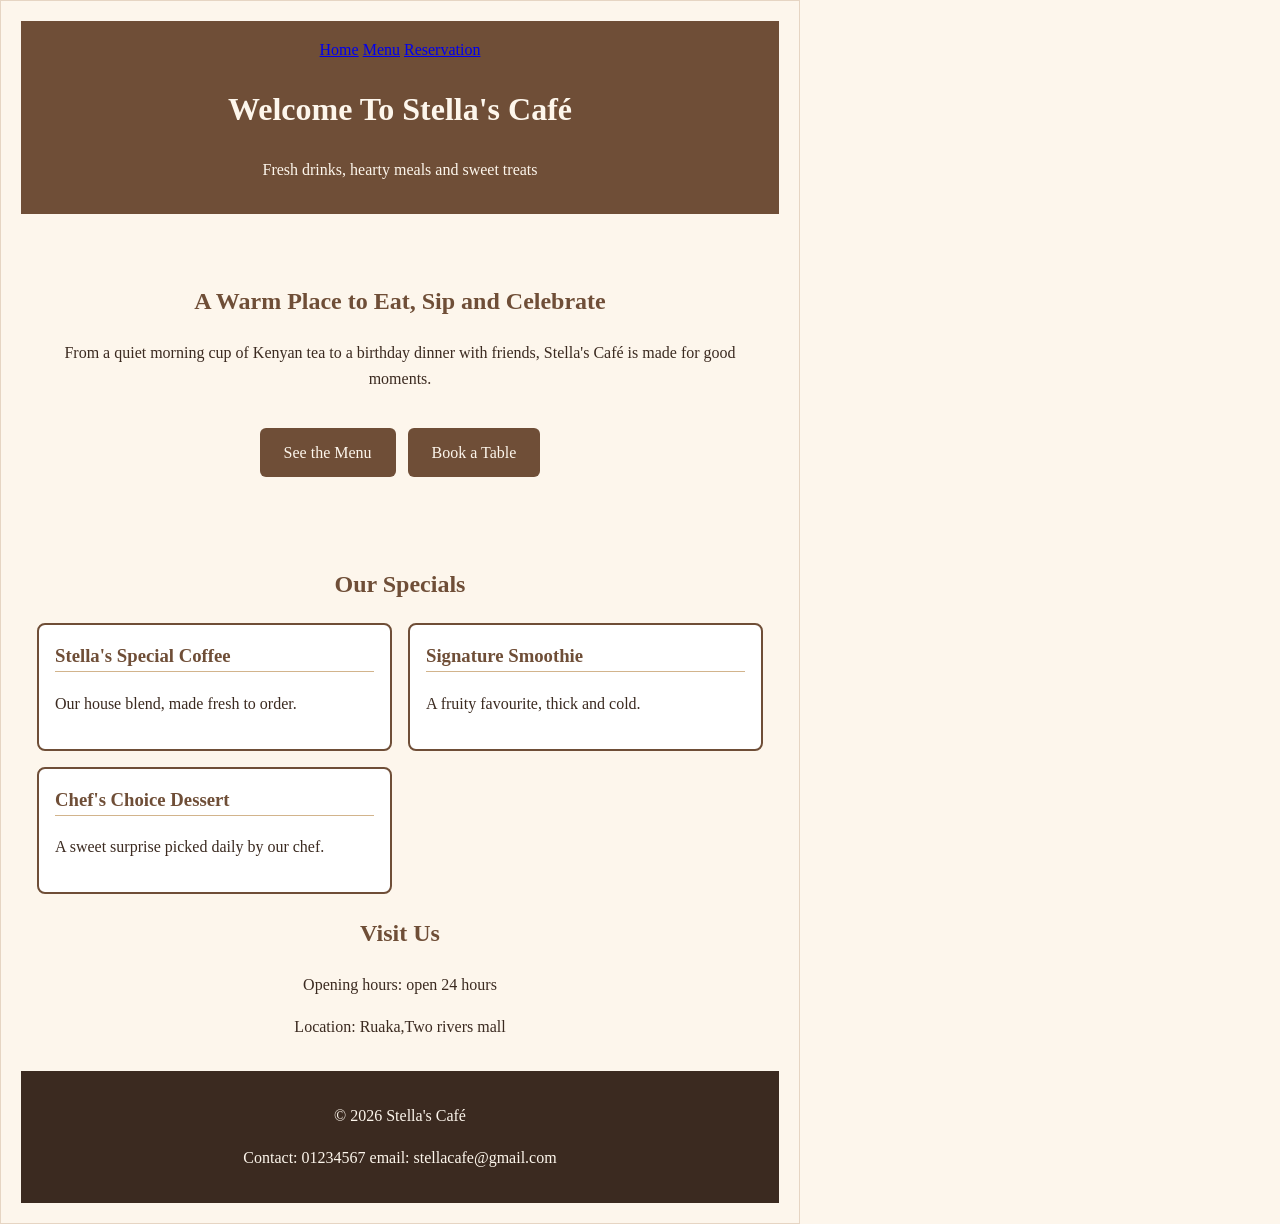
==== MY FIRST WEB/index.html @ d96f619d "Update reservation form and menu pages Co-authored-by: Copilot <223556219+Copilot@users.noreply.gith" ====
<!DOCTYPE html>
<html lang="en">
<head>
    <meta charset="UTF-8">
    <meta name = "viewport" content ="width=device-width,initial-scale=1.0">
    <title>Café Menu</title>
    <link rel = 'stylesheet' href ='menu.css'>
</head>
<body>
    <header class="site-header">
        <nav>
          <a href ="index.html">Home</a>
          <a href = "menu.html">Menu</a>
          <a href ="reservation.html">Reservation</a>
        </nav>
        <h1> Welcome To Stella's Café</h1>
        <p class="tagline">Fresh drinks, hearty meals and sweet treats</p>
    </header>

    <main>
        <section class="hero">
            <h2>A Warm Place to Eat, Sip and Celebrate</h2>
            <p>From a quiet morning cup of Kenyan tea to a birthday dinner
               with friends, Stella's Café is made for good moments.</p>
            <div class="cta">
                <a class="button" href="menu.html">See the Menu</a>
                <a class="button" href="reservation.html">Book a Table</a>
            </div>
        </section>

        <section>
            <h2>Our Specials</h2>
            <div class="menu-grid">
                <article class="menu-card special">
                    <h3>Stella's Special Coffee</h3>
                    <p>Our house blend, made fresh to order.</p>
                </article>
                <article class="menu-card special">
                    <h3>Signature Smoothie</h3>
                    <p>A fruity favourite, thick and cold.</p>
                </article>
                <article class="menu-card special">
                    <h3>Chef's Choice Dessert</h3>
                    <p>A sweet surprise picked daily by our chef.</p>
                </article>
            </div>
        </section>

        <section class="info">
            <h2>Visit Us</h2>
            <p>Opening hours: open 24 hours</p>
            <p>Location: Ruaka,Two rivers mall</p>
        </section>
    </main>

    <footer class="site-footer">
        <p>&copy; 2026 Stella's Café</p>
        <p>Contact: 01234567 email: stellacafe@gmail.com</p>
    </footer>

</body>
</html>
    </header>
---- MY FIRST WEB/menu.css ----
:root {
    --cream: #fdf6ec;
    --coffee: #6f4e37;
    --tan: #d2b48c;
    --espresso: #3b2a20;
}


* {
    box-sizing: border-box;
}

fieldset legend {
    font-weight: bold;
    font-size: 1.2em;
    border: 1px solid #E6D5C3;
    border-radius: 6px;
    background-color: white;
    padding: 0 10px;
    color: #6F4E37;
}
fieldset
{background-color: white;
    border: 1px solid #E6D5C3;
    border-radius: 8px;
    padding:16px;
    margin-bottom: 20px;
}

body {
    background-color:var(--cream);
    color: var(--espresso);
    border: 1px solid #E6D5C3;
    font-size: 16px;
    line-height: 1.6;
    padding: 20px;
    max-width: 800px;
    margin: 0;
   font-family:Georgia, 'Times New Roman', Times, serif;
}

.site-header{
    background-color: var(--coffee);
    color: var(--cream);
    text-align: center;
    padding: 1rem;
}
.main-nav a{
    color:var(--cream);
    text-decoration: underline;
    padding:0.5rem o.75rem;
}
.main-nav a:hover{
    text-decoration: underline;
}
main{
    max-width: 1100px;
    margin:0 auto;
    padding:1rem;

}
h2{
    color:var(--coffee);
    text-align: center;
}
.menu-grid{
    display: grid;
    grid-template-columns: repeat(auto-fit,minmax(240px,1fr));
    gap:1rem;
}
.menu-card{
    background-color: #fff;
    border:2px solid var(--tan);
    border-radius: 8px;
    padding:1rem;

}
.menu-card h3{
    color:var(--coffee);
    margin-top: 0;
    border-bottom: 1px solid var(--tan);
}
.menu-card h4{
    margin-bottom: 0.25rem;
}
menu-card ul {
    margin-top: 0;
    padding-left: 1.2rem;
}

.special {
    border-color: var(--coffee);
}

/* Button */
.cta {
    text-align: center;
    margin: 2rem 0;
    color:blue;
}
.cta a:hover{
    text-decoration: underline;
}
.button {
    display: inline-block;
    background-color: var(--coffee);
    color: var(--cream);
    padding: 0.75rem 1.5rem;
    border-radius: 6px;
    text-decoration: none;
}

.button:hover {
    background-color: var(--espresso);
}

/* Footer */
.site-footer {
    background-color: var(--espresso);
    color: var(--cream);
    text-align: center;
    padding: 1rem;
}

/* Home page */
.hero {
    text-align: center;
    padding: 2rem 1rem;
}

.cta .button {
    margin: 0.25rem;
}

.info {
    text-align: center;
}

/* Reservation form */
form {
    max-width: 700px;
    margin: 0 auto;
}

fieldset {
    background-color: #fff;
    border: 2px solid var(--tan);
    border-radius: 8px;
    padding: 1rem;
    margin-bottom: 1rem;
}

legend {
    color: var(--coffee);
    font-weight: bold;
    padding: 0 0.5rem;
}

.field {
    margin-bottom: 1rem;
}

.field label {
    display: block;
    margin-bottom: 0.25rem;
}

input[type="text"],
input[type="tel"],
input[type="email"],
input[type="number"],
input[type="datetime-local"],
select,
textarea {
    width: 100%;
    padding: 0.6rem;
    border: 1px solid var(--tan);
    border-radius: 6px;
    font: inherit;
}

input:focus,
select:focus,
textarea:focus {
    outline: 2px solid var(--coffee);
}

.option {
    margin-bottom: 0.5rem;
}

button {
    background-color: var(--coffee);
    color: var(--cream);
    border: none;
    padding: 0.75rem 1.5rem;
    border-radius: 6px;
    font: inherit;
    cursor: pointer;
}

button:hover {
    background-color: var(--espresso);
}

button[type="reset"] {
    background-color: var(--tan);
    color: var(--espresso);
}
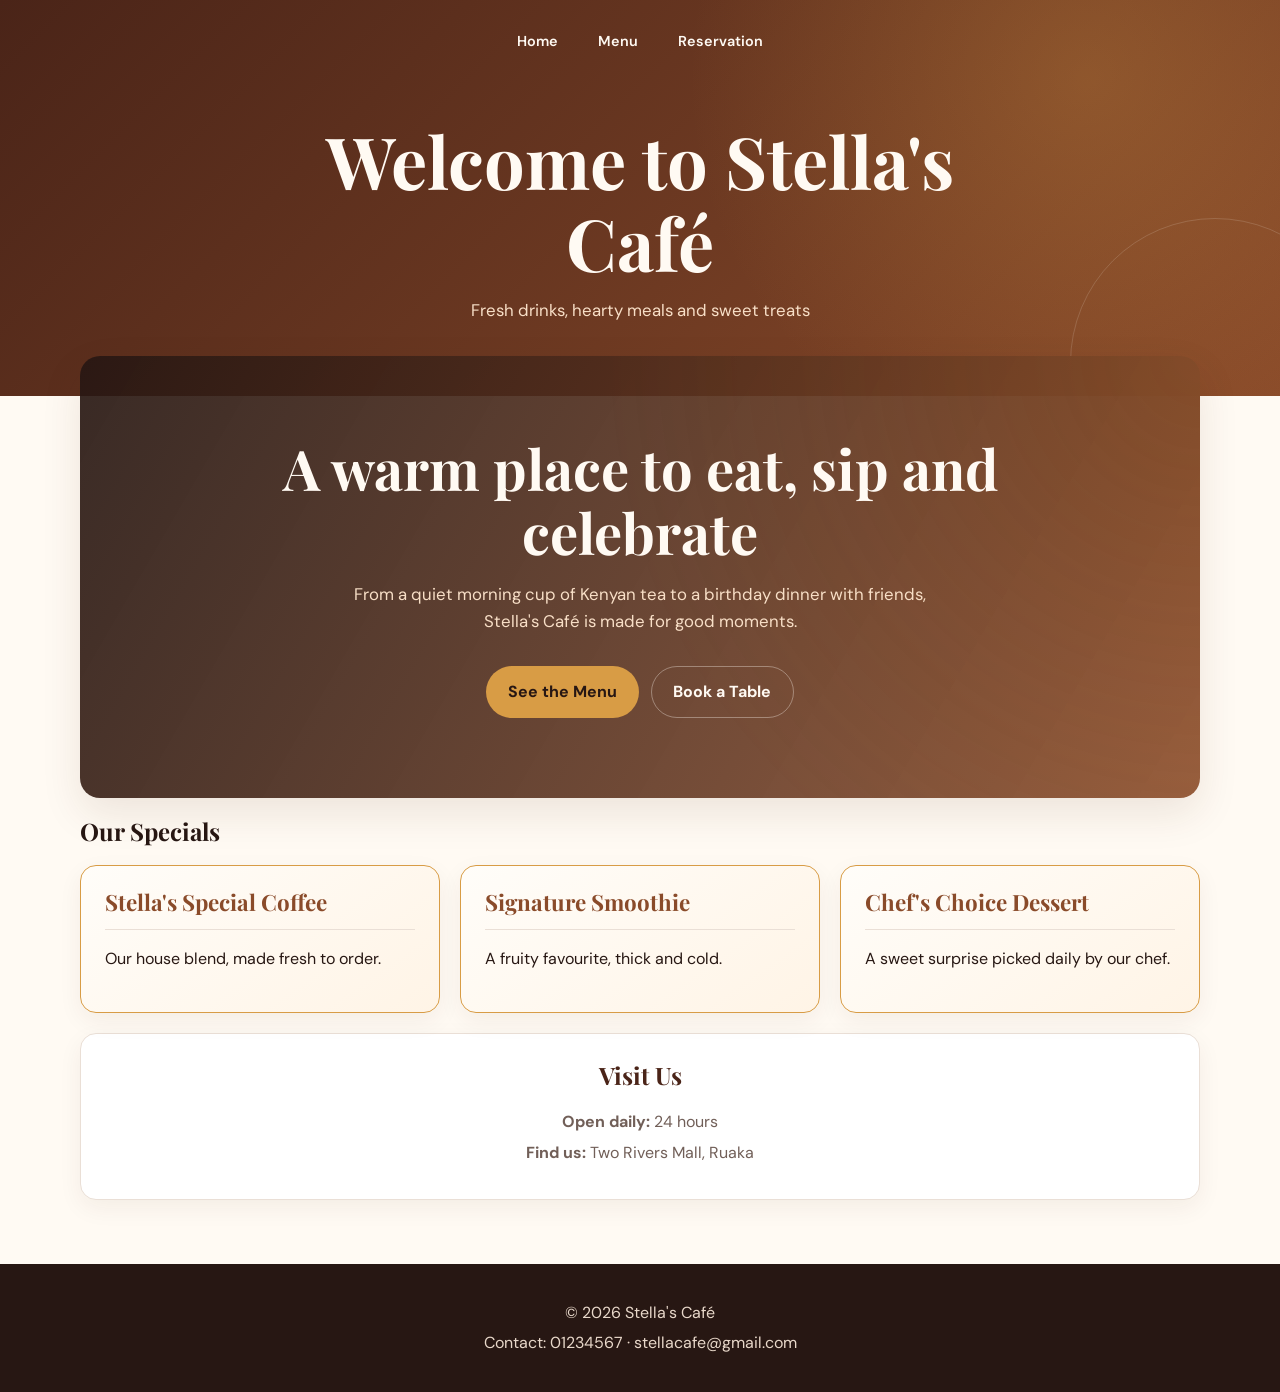
==== commit b2eea1c6: "made changes to the css of the folder" ====
--- a/MY FIRST WEB/index.html
+++ b/MY FIRST WEB/index.html
@@ -3,23 +3,23 @@
 <head>
     <meta charset="UTF-8">
     <meta name = "viewport" content ="width=device-width,initial-scale=1.0">
-    <title>Café Menu</title>
-    <link rel = 'stylesheet' href ='menu.css'>
+    <title>Stella's Café | Good food, good moments</title>
+    <link rel="stylesheet" href="menu.css">
 </head>
 <body>
     <header class="site-header">
-        <nav>
-          <a href ="index.html">Home</a>
-          <a href = "menu.html">Menu</a>
-          <a href ="reservation.html">Reservation</a>
+        <nav aria-label="Main navigation">
+          <a href="index.html">Home</a>
+          <a href="menu.html">Menu</a>
+          <a href="reservation.html">Reservation</a>
         </nav>
-        <h1> Welcome To Stella's Café</h1>
+        <h1>Welcome to Stella's Café</h1>
         <p class="tagline">Fresh drinks, hearty meals and sweet treats</p>
     </header>
 
     <main>
         <section class="hero">
-            <h2>A Warm Place to Eat, Sip and Celebrate</h2>
+            <h2>A warm place to eat, sip and celebrate</h2>
             <p>From a quiet morning cup of Kenyan tea to a birthday dinner
                with friends, Stella's Café is made for good moments.</p>
             <div class="cta">
@@ -48,19 +48,16 @@
 
         <section class="info">
             <h2>Visit Us</h2>
-            <p>Opening hours: open 24 hours</p>
-            <p>Location: Ruaka,Two rivers mall</p>
+            <p><strong>Open daily:</strong> 24 hours</p>
+            <p><strong>Find us:</strong> Two Rivers Mall, Ruaka</p>
         </section>
     </main>
 
     <footer class="site-footer">
         <p>&copy; 2026 Stella's Café</p>
-        <p>Contact: 01234567 email: stellacafe@gmail.com</p>
+        <p>Contact: 01234567 · stellacafe@gmail.com</p>
     </footer>
 
 </body>
 </html>
-    </header>
-    
-    
 
--- a/MY FIRST WEB/menu.css
+++ b/MY FIRST WEB/menu.css
@@ -1,209 +1,403 @@
+@import url('https://fonts.googleapis.com/css2?family=DM+Sans:wght@400;500;600;700&family=Playfair+Display:wght@600;700&display=swap');
+
 :root {
-    --cream: #fdf6ec;
-    --coffee: #6f4e37;
-    --tan: #d2b48c;
-    --espresso: #3b2a20;
-}
-
+    --cream: #fffaf3;
+    --surface: #ffffff;
+    --coffee: #8a4b2a;
+    --coffee-dark: #4a2418;
+    --espresso: #271713;
+    --muted: #715f58;
+    --tan: #e7cdb5;
+    --gold: #d89c45;
+    --line: #eadfd6;
+    --shadow: 0 16px 40px rgba(74, 36, 24, 0.1);
+}
 
 * {
     box-sizing: border-box;
 }
 
-fieldset legend {
-    font-weight: bold;
-    font-size: 1.2em;
-    border: 1px solid #E6D5C3;
-    border-radius: 6px;
-    background-color: white;
-    padding: 0 10px;
-    color: #6F4E37;
-}
-fieldset
-{background-color: white;
-    border: 1px solid #E6D5C3;
-    border-radius: 8px;
-    padding:16px;
-    margin-bottom: 20px;
+html {
+    scroll-behavior: smooth;
 }
 
 body {
-    background-color:var(--cream);
+    min-width: 320px;
+    margin: 0;
+    background: var(--cream);
     color: var(--espresso);
-    border: 1px solid #E6D5C3;
+    font-family: 'DM Sans', Arial, sans-serif;
     font-size: 16px;
     line-height: 1.6;
-    padding: 20px;
-    max-width: 800px;
+}
+
+.site-header {
+    position: relative;
+    overflow: hidden;
+    padding: 1.25rem 1.25rem 4.5rem;
+    background:
+        radial-gradient(circle at 85% 20%, rgba(216, 156, 69, 0.25), transparent 25rem),
+        linear-gradient(135deg, var(--coffee-dark), var(--coffee));
+    color: var(--cream);
+    text-align: center;
+}
+
+.site-header::after {
+    position: absolute;
+    right: -5rem;
+    bottom: -7rem;
+    width: 18rem;
+    height: 18rem;
+    border: 1px solid rgba(255, 250, 243, 0.15);
+    border-radius: 50%;
+    content: '';
+}
+
+.main-nav,
+.site-header nav {
+    position: relative;
+    z-index: 1;
+    display: flex;
+    justify-content: center;
+    flex-wrap: wrap;
+    gap: 0.35rem;
+    margin-bottom: 3.5rem;
+}
+
+.main-nav a,
+.site-header nav a {
+    padding: 0.55rem 1rem;
+    border: 1px solid transparent;
+    border-radius: 999px;
+    color: var(--cream);
+    font-size: 0.9rem;
+    font-weight: 600;
+    text-decoration: none;
+    transition: background 180ms ease, border-color 180ms ease, transform 180ms ease;
+}
+
+.main-nav a:hover,
+.site-header nav a:hover,
+.main-nav a:focus-visible,
+.site-header nav a:focus-visible {
+    border-color: rgba(255, 250, 243, 0.35);
+    background: rgba(255, 250, 243, 0.12);
+    transform: translateY(-1px);
+}
+
+h1,
+h2,
+h3 {
+    font-family: 'Playfair Display', Georgia, serif;
+    line-height: 1.15;
+}
+
+.site-header h1 {
+    position: relative;
+    z-index: 1;
+    max-width: 720px;
+    margin: 0 auto 0.8rem;
+    color: var(--cream);
+    font-size: clamp(2.4rem, 6vw, 4.5rem);
+}
+
+.tagline {
+    position: relative;
+    z-index: 1;
+    max-width: 600px;
+    margin: 0 auto;
+    color: #f8dfc7;
+    font-size: 1.05rem;
+}
+
+main {
+    width: min(1120px, calc(100% - 2rem));
+    margin: -2.5rem auto 0;
+    padding: 0 0 4rem;
+}
+
+main > h2 {
+    margin: 4rem 0 1.75rem;
+    color: var(--coffee-dark);
+    font-size: clamp(2rem, 4vw, 2.8rem);
+    text-align: center;
+}
+
+.hero {
+    position: relative;
+    overflow: hidden;
+    padding: clamp(2.5rem, 7vw, 5rem) 1.5rem;
+    border-radius: 1.25rem;
+    background:
+        linear-gradient(120deg, rgba(39, 23, 19, 0.92), rgba(138, 75, 42, 0.88)),
+        radial-gradient(circle at top right, var(--gold), transparent 50%);
+    box-shadow: var(--shadow);
+    color: var(--cream);
+    text-align: center;
+}
+
+.hero h2 {
+    max-width: 720px;
+    margin: 0 auto 1rem;
+    color: var(--cream);
+    font-size: clamp(2rem, 5vw, 3.5rem);
+}
+
+.hero p {
+    max-width: 620px;
+    margin: 0 auto;
+    color: #f8dfc7;
+    font-size: 1.05rem;
+}
+
+.cta {
+    display: flex;
+    justify-content: center;
+    flex-wrap: wrap;
+    gap: 0.75rem;
+    margin: 2rem 0 0;
+}
+
+.button,
+button {
+    display: inline-flex;
+    justify-content: center;
+    align-items: center;
+    min-height: 3rem;
+    padding: 0.75rem 1.35rem;
+    border: 0;
+    border-radius: 999px;
+    background: var(--coffee);
+    color: var(--cream);
+    font: inherit;
+    font-weight: 700;
+    text-decoration: none;
+    cursor: pointer;
+    transition: background 180ms ease, box-shadow 180ms ease, transform 180ms ease;
+}
+
+.hero .button:first-child,
+.button:hover,
+button:hover {
+    background: var(--gold);
+    color: var(--espresso);
+}
+
+.hero .button:last-child {
+    border: 1px solid rgba(255, 250, 243, 0.35);
+    background: transparent;
+}
+
+.button:hover,
+button:hover {
+    box-shadow: 0 8px 18px rgba(74, 36, 24, 0.18);
+    transform: translateY(-2px);
+}
+
+.menu-grid {
+    display: grid;
+    grid-template-columns: repeat(auto-fit, minmax(245px, 1fr));
+    gap: 1.25rem;
+}
+
+.menu-card,
+.info,
+form {
+    border: 1px solid var(--line);
+    border-radius: 1rem;
+    background: var(--surface);
+    box-shadow: 0 8px 24px rgba(74, 36, 24, 0.06);
+}
+
+.menu-card {
+    position: relative;
+    padding: 1.5rem;
+    transition: box-shadow 180ms ease, transform 180ms ease;
+}
+
+.menu-card:hover {
+    box-shadow: var(--shadow);
+    transform: translateY(-4px);
+}
+
+.menu-card h3 {
+    margin: 0 0 1rem;
+    padding-bottom: 0.8rem;
+    border-bottom: 1px solid var(--line);
+    color: var(--coffee);
+    font-size: 1.4rem;
+}
+
+.menu-card h4 {
+    margin: 1rem 0 0.25rem;
+    color: var(--coffee-dark);
+    font-size: 0.85rem;
+    letter-spacing: 0.08em;
+    text-transform: uppercase;
+}
+
+.menu-card ul {
     margin: 0;
-   font-family:Georgia, 'Times New Roman', Times, serif;
-}
-
-.site-header{
-    background-color: var(--coffee);
-    color: var(--cream);
-    text-align: center;
-    padding: 1rem;
-}
-.main-nav a{
-    color:var(--cream);
-    text-decoration: underline;
-    padding:0.5rem o.75rem;
-}
-.main-nav a:hover{
-    text-decoration: underline;
-}
-main{
-    max-width: 1100px;
-    margin:0 auto;
-    padding:1rem;
-
-}
-h2{
-    color:var(--coffee);
-    text-align: center;
-}
-.menu-grid{
-    display: grid;
-    grid-template-columns: repeat(auto-fit,minmax(240px,1fr));
-    gap:1rem;
-}
-.menu-card{
-    background-color: #fff;
-    border:2px solid var(--tan);
-    border-radius: 8px;
-    padding:1rem;
-
-}
-.menu-card h3{
-    color:var(--coffee);
+    padding-left: 1.2rem;
+    color: var(--muted);
+}
+
+.menu-card li::marker {
+    color: var(--gold);
+}
+
+.menu-card.special {
+    border-color: var(--gold);
+    background: linear-gradient(145deg, #fffdf9, #fff4e6);
+}
+
+.info {
+    margin-top: 1.25rem;
+    padding: 1.75rem;
+    text-align: center;
+}
+
+.info h2 {
     margin-top: 0;
-    border-bottom: 1px solid var(--tan);
-}
-.menu-card h4{
-    margin-bottom: 0.25rem;
-}
-menu-card ul {
-    margin-top: 0;
-    padding-left: 1.2rem;
-}
-
-.special {
-    border-color: var(--coffee);
-}
-
-/* Button */
-.cta {
-    text-align: center;
-    margin: 2rem 0;
-    color:blue;
-}
-.cta a:hover{
-    text-decoration: underline;
-}
-.button {
-    display: inline-block;
-    background-color: var(--coffee);
-    color: var(--cream);
-    padding: 0.75rem 1.5rem;
-    border-radius: 6px;
-    text-decoration: none;
-}
-
-.button:hover {
-    background-color: var(--espresso);
-}
-
-/* Footer */
-.site-footer {
-    background-color: var(--espresso);
-    color: var(--cream);
-    text-align: center;
-    padding: 1rem;
-}
-
-/* Home page */
-.hero {
-    text-align: center;
-    padding: 2rem 1rem;
-}
-
-.cta .button {
-    margin: 0.25rem;
-}
-
-.info {
-    text-align: center;
-}
-
-/* Reservation form */
+    color: var(--coffee-dark);
+}
+
+.info p {
+    margin: 0.35rem;
+    color: var(--muted);
+}
+
 form {
-    max-width: 700px;
+    max-width: 780px;
     margin: 0 auto;
+    padding: clamp(1.25rem, 4vw, 2rem);
+}
+
+form > h2 {
+    margin: 0 0 1.5rem;
+    color: var(--coffee-dark);
+    font-size: clamp(1.8rem, 4vw, 2.5rem);
+    text-align: center;
 }
 
 fieldset {
-    background-color: #fff;
-    border: 2px solid var(--tan);
-    border-radius: 8px;
-    padding: 1rem;
-    margin-bottom: 1rem;
+    margin: 0 0 1rem;
+    padding: 1.25rem;
+    border: 1px solid var(--line);
+    border-radius: 0.75rem;
+    background: #fffdfb;
+}
+
+fieldset fieldset {
+    margin-top: 1rem;
+    background: var(--cream);
 }
 
 legend {
+    padding: 0 0.5rem;
     color: var(--coffee);
-    font-weight: bold;
-    padding: 0 0.5rem;
-}
-
-.field {
-    margin-bottom: 1rem;
-}
-
-.field label {
-    display: block;
-    margin-bottom: 0.25rem;
-}
-
-input[type="text"],
-input[type="tel"],
-input[type="email"],
-input[type="number"],
-input[type="datetime-local"],
+    font-family: 'Playfair Display', Georgia, serif;
+    font-size: 1.1rem;
+    font-weight: 700;
+}
+
+.form-label {
+    margin: 0.75rem 0 0.3rem;
+}
+
+label {
+    color: var(--coffee-dark);
+    font-weight: 600;
+}
+
+input[type='text'],
+input[type='tel'],
+input[type='email'],
+input[type='number'],
+input[type='datetime-local'],
 select,
 textarea {
     width: 100%;
-    padding: 0.6rem;
+    padding: 0.75rem 0.85rem;
     border: 1px solid var(--tan);
-    border-radius: 6px;
+    border-radius: 0.55rem;
+    background: var(--surface);
+    color: var(--espresso);
     font: inherit;
+}
+
+textarea {
+    min-height: 6rem;
+    resize: vertical;
 }
 
 input:focus,
 select:focus,
 textarea:focus {
-    outline: 2px solid var(--coffee);
-}
-
-.option {
-    margin-bottom: 0.5rem;
-}
-
-button {
-    background-color: var(--coffee);
-    color: var(--cream);
-    border: none;
-    padding: 0.75rem 1.5rem;
-    border-radius: 6px;
-    font: inherit;
-    cursor: pointer;
-}
-
-button:hover {
-    background-color: var(--espresso);
-}
-
-button[type="reset"] {
-    background-color: var(--tan);
-    color: var(--espresso);
-}+    outline: 3px solid rgba(216, 156, 69, 0.28);
+    border-color: var(--coffee);
+}
+
+input[type='radio'] {
+    accent-color: var(--coffee);
+}
+
+button[type='reset'] {
+    margin-left: 0.5rem;
+    background: #eadfd6;
+    color: var(--coffee-dark);
+}
+
+button[type='reset']:hover {
+    background: var(--tan);
+}
+
+form > button {
+    margin-top: 0.5rem;
+}
+
+.site-footer {
+    padding: 2rem 1rem;
+    background: var(--espresso);
+    color: #e8d8ca;
+    text-align: center;
+}
+
+.site-footer p {
+    margin: 0.25rem;
+}
+
+@media (max-width: 600px) {
+    .site-header {
+        padding-bottom: 3.5rem;
+    }
+
+    .main-nav,
+    .site-header nav {
+        margin-bottom: 2.5rem;
+    }
+
+    main {
+        width: min(100% - 1rem, 1120px);
+    }
+
+    .hero {
+        border-radius: 0.9rem;
+    }
+
+    form {
+        padding: 1rem;
+    }
+
+    fieldset {
+        padding: 1rem;
+    }
+
+    form > button {
+        width: 100%;
+    }
+
+    button[type='reset'] {
+        margin: 0.65rem 0 0;
+    }
+}
